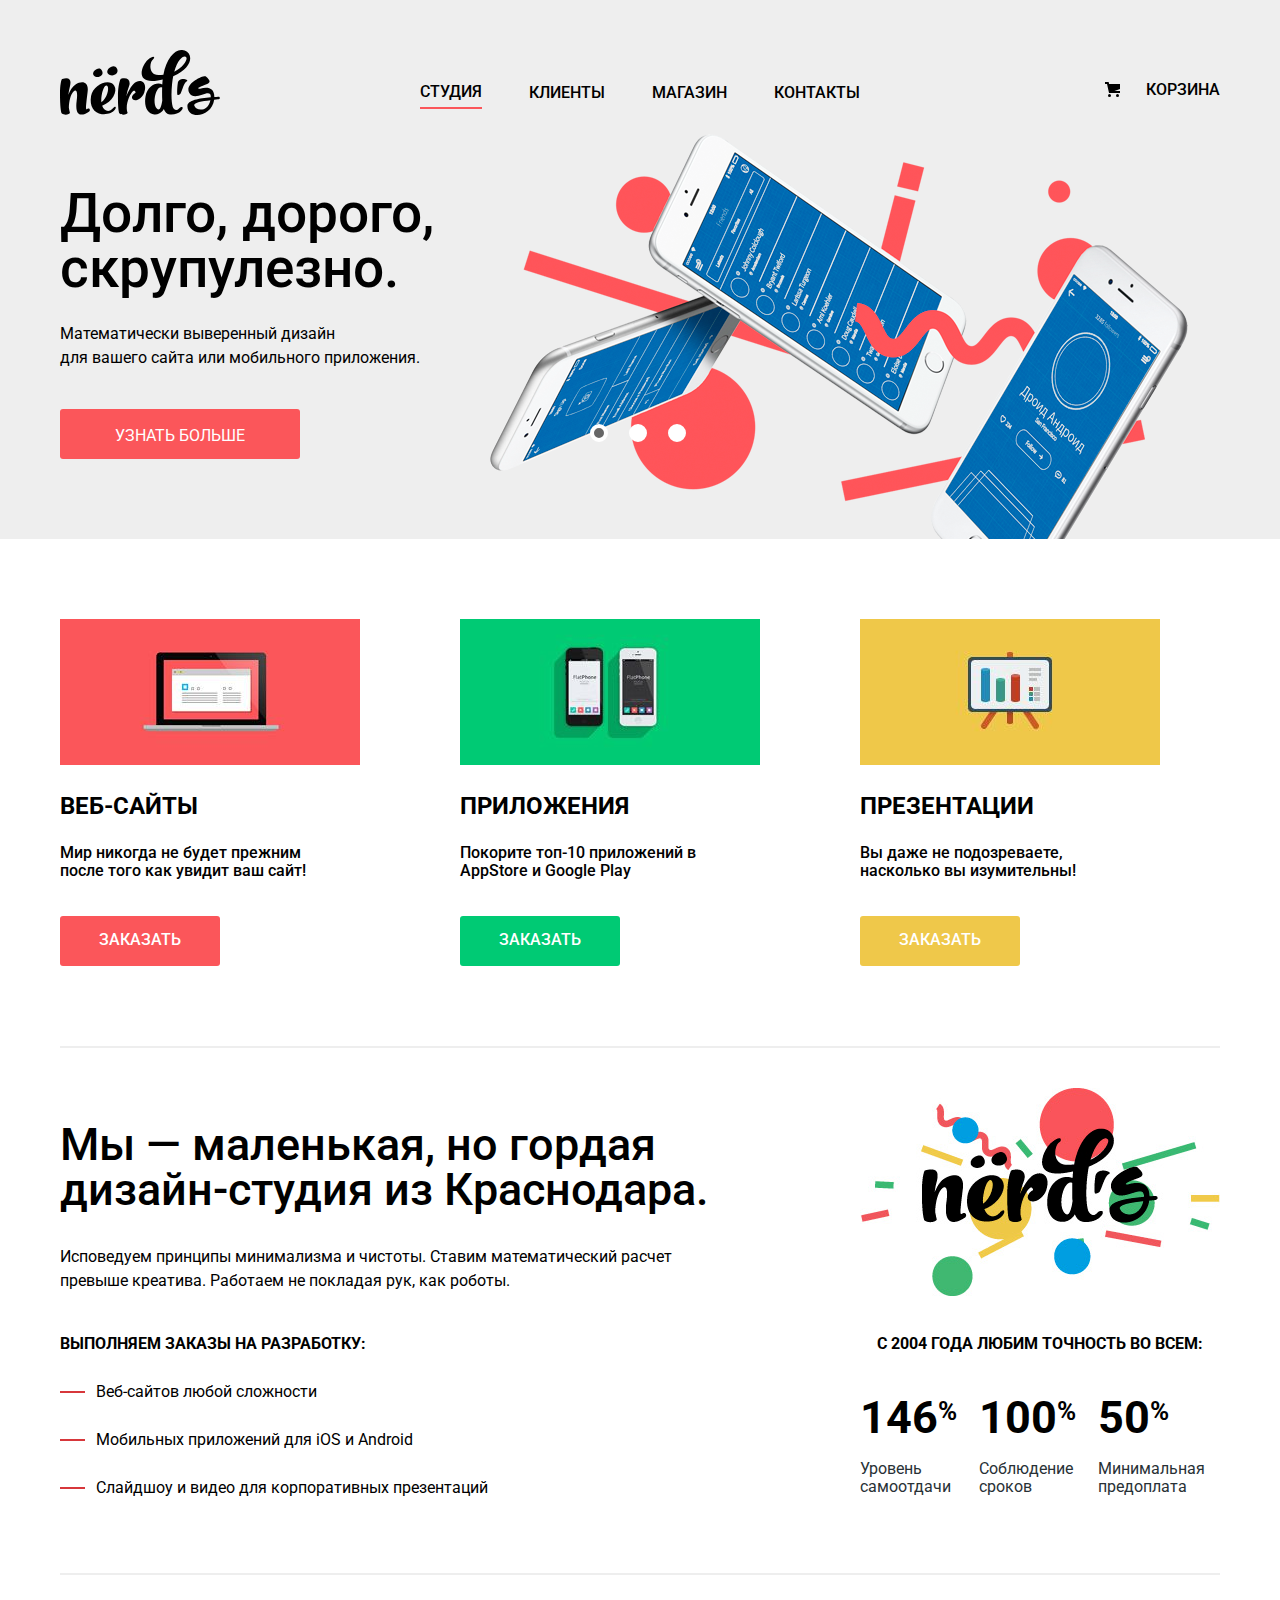
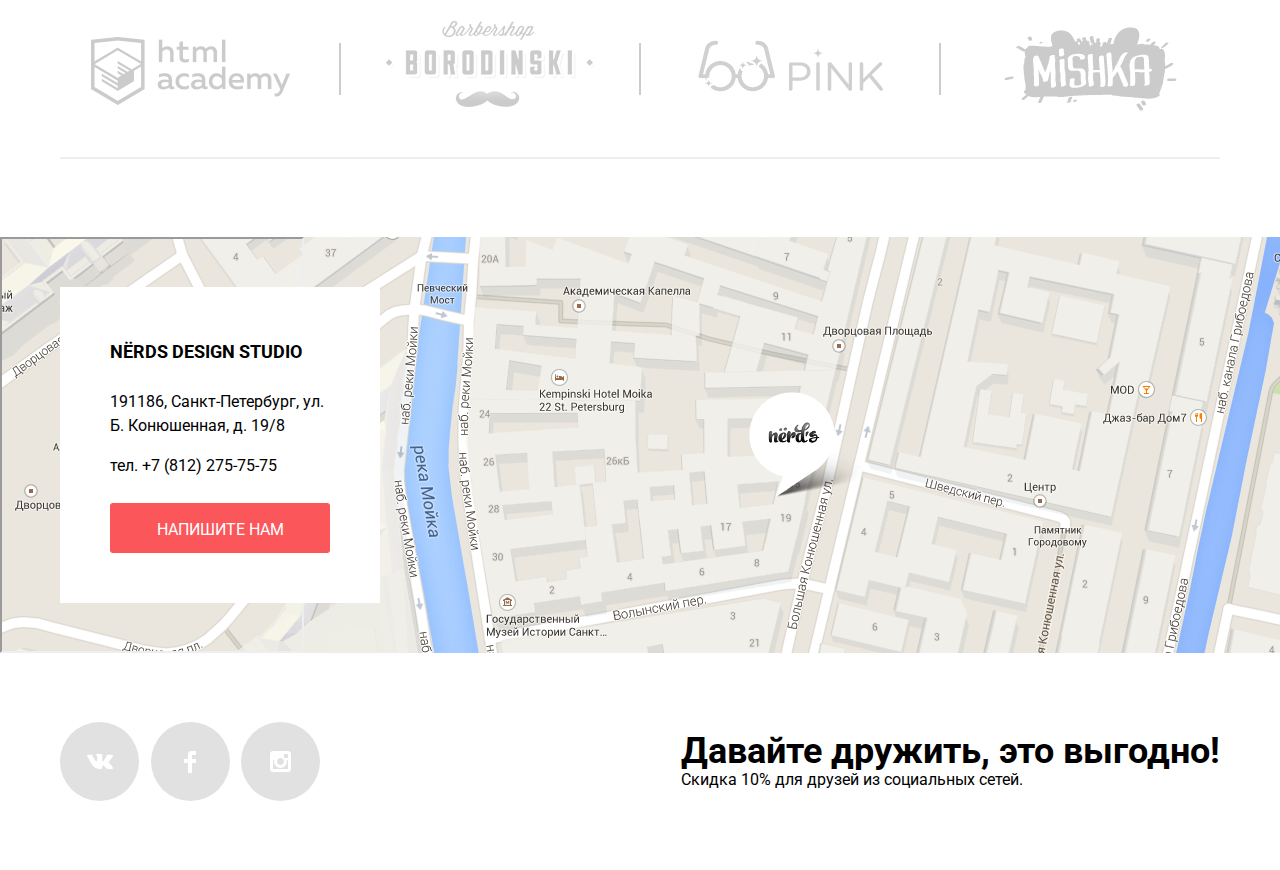
==== index.html @ ead59370 "update4" ====
<!DOCTYPE html>
<html lang="ru">
	<head>
		<meta charset="utf-8">
		<title>Дизайн-студия Нёрдс</title>
		<link href="https://fonts.googleapis.com/css?family=Roboto:400,500,700&display=swap&subset=cyrillic" 
		rel="stylesheet">		
		<link href="css/normalize.css" rel="stylesheet"> 
		<link href="css/style.css" rel="stylesheet">		
	</head>
	<body>
		<header class="main-header">
			<div class="wrapper">
				<nav class="main-navigation">
					<a class="logo" href="Index.html">
						<img src="img/nerds-logo.svg" width="160" height="65" alt='Логотип дизайн-студии Нёрдс'>
					</a>
					<ul class="site-navigation">
						<li><a class="link-active" href="Index.html">Студия</a></li>
						<li><a href="#">Клиенты</a></li>
						<li><a href="catalog.html">Магазин</a></li>
						<li><a href="#">Контакты</a></li>
					</ul>
					<ul class="user-navigation">
						<li>
							<a  class="basket-link" href="#">Корзина</a>
						</li>
					</ul>
				</nav>
			</div>
		</header>
	
		<main>
			<section class="slider">
				<div class="wrapper">
				<h2 class="visually-hidden">Слайдер</h2>		
					<ul class="slider-list">
						<li class="slider-item slider-first">
							<h3 class="slide-slogan">Долго, дорого, скрупулезно.</h3>
							<p class="slide-discription">
								Математически выверенный дизайн<br />
								для вашего сайта или мобильного приложения.
							</p>						
							<a class="button" href="#">Узнать больше</a>
						</li>
						<li class="slider-item slider-second">
							<h3 class="slide-slogan">Любим математику как никто другой</h3>
							<p class="slide-discription">
								Никакого креатива, только математические формулы
								для расчета идеальных пропорций.
							</p>														
							<a class="button" href="#">Узнать больше</a>
						</li>
						<li class="slider-item slider-third">
							<h3 class="slide-slogan">Только ночь, только хардкор</h3>
							<p class="slide-discription">
								Работать днем, как все? Мы против этого. Ближе к
								полуночи работа только начинается.
							</p>
							<a class="button" href="#">Узнать больше</a>
						</li>
					</ul>	
				</div>	
				<input class="visually-hidden" type="radio" id="btn-1" name="toggle" checked>
				<input class="visually-hidden" type="radio" id="btn-2" name="toggle">
				<input class="visually-hidden" type="radio" id="btn-3" name="toggle">
				<div class="slider-controls">
					<label for="btn-1"></label>
					<label for="btn-2"></label>
					<label for="btn-3"></label>
				</div>
			</section>	
		
			<h1 class="visually-hidden">Дизайн-студия Нёрдс</h1>
				<section>
					<div class="wrapper">
						<h2 class="visually-hidden">Что мы можем</h2>			
						<ul class="features">
							<li class="web-feature">
								<img src="img/web.jpg"  width="300" height="146" alt='Веб-сайт'>
								<p class="main-features">Веб-сайты</p>
								<p class="main-descr">Мир никогда не будет прежним после того как увидит ваш сайт!</p>								
								<div>
									<a class="button" href="catalog.html">Заказать</a>
								</div>
							</li>
							<li class="mobile-feature">
								<img src="img/mobile.jpg" width="300" height="146" alt='Приложения'>
								<p class="main-features">Приложения</p>
								<p class="main-descr">Покорите топ-10 приложений в AppStore и Google Play</p>
								<div>
									<a class="button" href="#">Заказать</a>
								</div>
							</li>
							<li class="presentation-feature">
								<img src="img/presentations.jpg" width="300" height="146" alt='Презентации'>
								<p class="main-features">Презентации</p>
								<p class="main-descr">Вы даже не подозреваете, насколько вы изумительны!</p>
								<div>
									<a class="button" href="#">Заказать</a>
								</div>
							</li>
						</ul>
						<div class="divide">
						</div>
					</div>	
				</section>
			
				<section>
					<h2 class="visually-hidden">О нас</h2>
					<div class="wrapper">
					<div class="about-us">
						<div class="us">
							<p class="us-slogan">
								Мы — маленькая, но гордая дизайн-студия из Краснодара.
							</p>
							<p class="us-subtitle">
								Исповедуем принципы минимализма и чистоты. Ставим математический расчет превыше креатива. Работаем не покладая рук, как роботы.
							</p>
							<p class="us-title">
								Выполняем заказы на разработку:
							</p>
							<ul class="us-list">
								<li class="us-item">Веб-сайтов любой сложности</li>
								<li class="us-item">
									Мобильных приложений для iOS и Android
								</li>
								<li class="us-item">
									Слайдшоу и видео для корпоративных презентаций
								</li>
							</ul>
						</div>
						<div class="accuracy">
							<img class="accuracy-logo" src="img/nerds-illustration.png" 
								width="360" height="208" alt="Нердс" />					
							<p class="accuracy-title">
								C 2004 года любим точность во всем:
							</p>
							<ul class="accuracy-list">
								<li class="accuracy-item">
									146<sup class="percent">%</sup>
									<span>Уровень самоотдачи</span>
								</li>
								<li class="accuracy-item">
									100<sup class="percent">%</sup>
									<span>Соблюдение сроков</span>
								</li>
								<li class="accuracy-item">
									50<sup class="percent">%</sup>
									<span>Минимальная предоплата</span>
								</li>								
							</ul>
						</div>
					</div>
					<div class="divide"></div>
					</div>
				</section>
				
				<section>
					<h2 class="visually-hidden">Наши партнеры</h2>
					<div class="wrapper">
						<div class="partners">
							<ul class="partners-list">
								<li class="partners-item">
									<a class="partner" href="https://htmlacademy.ru/intensive/htmlcss" target="_blank">
										<img src="img/logo-1.png" width="199" height="68" alt="Сайт Html Academy" />
									</a>
								</li>
								<li class="partners-item">
									<a class="partner" href="" target="_blank">
										<img src="img/logo-2.png" width="209" height="90" alt="Сайт Барбершоп Бородинский" />
									</a>
								</li>
								<li class="partners-item">
									<a class="partner" href="" target="_blank">
										<img src="img/logo-3.png" width="185" height="52" alt="Сайт Pink" />
									</a>
								</li>
								<li class="partners-item">
									<a class="partner" href="" target="_blank">
										<img src="img/logo-4.png" width="173" height="84" alt="Сайт Mishka" />
									</a>
								</li>
						  </ul>
						</div>
						<div class="divide"></div>
					</div>
					
				</section>				
		</main>

		<footer class="main-footer">
			<section class="contacts">
				<h2 class="visually-hidden">Контактная информация</h2>				
				<div class=wrapper>
					<div class="contacts-information">
						<h3>Nёrds design studio</h3>
						<p>191186, Санкт-Петербург, ул. Б. Конюшенная, д. 19/8</p>
						<p>тел. +7 (812) 275-75-75</p>
						<a class="write button" href="#">Напишите нам</a>
					</div>
				</div>
				<div class="contacts-map">
					<iframe class="contacts-iframe" src="https://www.google.com/maps/embed?pb=!1m18!1m12!1m3!1d1998.603787258683!2d30.320853351930943!3d59.93871648178728!2m3!1f0!2f0!3f0!3m2!1i1024!2i768!4f13.1!3m3!1m2!1s0x4696310fca145cc1%3A0x42b32648d8238007!2z0JHQvtC70YzRiNCw0Y8g0JrQvtC90Y7RiNC10L3QvdCw0Y8g0YPQuy4sIDE5LzgsINCh0LDQvdC60YIt0J_QtdGC0LXRgNCx0YPRgNCzLCAxOTExODY!5e0!3m2!1sru!2sru!4v1572028036945!5m2!1sru!2sru" 
						height="416">
					</iframe>
				</div>
			</section>

			<section>
				<div class=wrapper>
					<div class="social-footer"> 
						<ul class="social-list">
							<li class="social-item"><a class="social-button" href="#">
								<svg xmlns="http://www.w3.org/2000/svg" width="26" height="15" viewBox="0 0 26 15"><path fill="#FFF" d="M16.138 11.51c.956-.309 2.18 2.04 3.483 2.939.978.681 1.727.534 1.727.534l3.473-.05s1.815-.112.957-1.554c-.071-.12-.503-1.069-2.585-3.022-2.177-2.043-1.882-1.712.739-5.244 1.597-2.153 2.236-3.468 2.036-4.028-.192-.539-1.365-.399-1.365-.399L20.69.713c-.381.001-.704.119-.851.515-.003.004-.621 1.666-1.445 3.079-1.741 2.989-2.436 3.148-2.724 2.961-.661-.433-.494-1.737-.494-2.664 0-2.897.432-4.105-.846-4.417-.427-.104-.739-.172-1.828-.182-1.392-.021-2.574 0-3.244.329-.445.223-.786.712-.579.74.26.035.843.16 1.155.586.401.552.389 1.789.389 1.789s.229 3.411-.54 3.834c-.528.29-1.25-.302-2.803-3.016-.793-1.388-1.392-2.922-1.392-2.922s-.116-.285-.326-.441c-.25-.185-.6-.244-.6-.244L.848.684S.29.7.085.946c-.182.218-.015.668-.015.668s2.909 6.881 6.203 10.347c3.02 3.182 6.452 2.971 6.452 2.971h1.555s.469-.054.709-.312c.224-.24.214-.691.214-.691s-.031-2.109.935-2.419z"/></svg>
							</a></li>
							<li class="social-item"><a  class="social-button" href="#">
								<svg xmlns="http://www.w3.org/2000/svg" width="12" height="22" viewBox="0 0 12 22"><path fill="#FFF" d="M12 4V0H8a4 4 0 0 0-4 4v4H0v4h4v10h4V12h4V8H8V4h4z"/></svg>
							</a></li>
							<li class="social-item"><a class="social-button" href="#">
								<svg xmlns="http://www.w3.org/2000/svg" width="21" height="21" viewBox="0 0 21 21"><path fill="#FFF" d="M18 0H3C1.35 0 0 1.35 0 3v15c0 1.65 1.35 3 3 3h15c1.65 0 3-1.35 3-3V3c0-1.65-1.35-3-3-3zm-7.5 7c1.93 0 3.5 1.57 3.5 3.5S12.43 14 10.5 14 7 12.43 7 10.5 8.57 7 10.5 7zM18 18H3V9h1.181A6.504 6.504 0 0 0 4 10.5a6.5 6.5 0 1 0 13 0 6.45 6.45 0 0 0-.181-1.5H18v9zm0-11h-4V3h4v4z"/></svg>
							</a></li>
						</ul>
						<p>Давайте дружить, это выгодно!
						<span>Скидка 10% для друзей из социальных сетей.</span></p>
					</div>
				</div>	
			</section>
		</footer>
	
		<section class="write-us write-none">
			<h2>Напишите нам</h2>
				<form class="popup-form" action="https://echo.htmlacademy.ru/" method="post">
					<div class="form-content">
						<label class="form-label" for="login">
							Ваше имя:
							<input class="form-input" type="text" name="login" id="login" placeholder="Имя Фамилия" />
						</label>
						<label class="form-label" for="email">
							Ваш e-mail:
							<input class="form-input" type="email" name="email" id="email" placeholder="email@example.com" />
						</label>
					</div>
					<label class="form-label" for="text-area">Текст письма:</label>
					<textarea class="form-textarea" id="text-area" name="text-area" placeholder="В свободной форме"></textarea>
					<button class="button form-submit" type="submit">
						Отправить
					</button>
				</form>
				
				<button class="button-close" type="button" aria-label="Закрыть">
					<svg xmlns="http://www.w3.org/2000/svg" width="21" height="21" viewBox="0 0 21 21">
						<path fill="#FB565A"
						d="M13.328 10.5l7.371-7.371a1.003 1.003 0 0 0 0-1.414L19.285.3a1.003 1.003 0 0 0-1.414 0L10.5 7.672 3.129.301a1.003 1.003 0 0 0-1.414 0L.301 1.715a1.003 1.003 0 0 0 0 1.414L7.672 10.5.301 17.871a1.003 1.003 0 0 0 0 1.414l1.415 1.414a1.003 1.003 0 0 0 1.414 0l7.371-7.371 7.371 7.371a1.003 1.003 0 0 0 1.414 0l1.414-1.414a1.003 1.003 0 0 0 0-1.414L13.328 10.5z" />
					</svg>
				</button>
		</section>
	<script src="js/script.js"></script>
	</body>
</html>
---- css/style.css ----
html { 
	box-sizing: border-box; 
}
*, *::before, *::after { 
	box-sizing: inherit; 
}
body {
  min-width: 1200px;
  width: 100%;
	
  margin: 0;
  padding: 0;

  font-family: 'Roboto', sans-serif;
  font-size: 16px;
  line-height: 24px;
  font-weight: 400;
  color: #000000; 
  background-color: #ffffff;
}

a {
  text-decoration: none;
}
.main-header {
	background-color: #eeeeee;
	border: 1px solid transparent;
}
.wrapper {
	width:1200px;
	height:100%;
	padding: 0 20px;
	margin: 0 auto;
	overflow: visible;
}
.main-navigation {
	font-size: 16px;
	line-height: 30px;
	font-weight: 500;
	color: #000000;
	background-color: #ffffff;
}

.site-navigation,
.user-navigation {
  text-transform: uppercase;
  list-style: none;
}
.site-navigation a,
.user-navigation a {
  display: block;
  color: #000000;
}
.site-navigation a:hover,
.user-navigation a:hover {
	color: #fb565a;
}
.site-navigation a:active,
.user-navigation a:active {
	color:rgba(0,0,0,0.3);
}

.features {
	font-weight: 400;
	padding: 0;
	list-style: none;
}

.main-descr {
	margin: 0 50px 0 0;
}
.button {
	display: block;
	width: 160px;
	height: 50px;
	margin: 36px 0 0 0;/**/
	
	padding: 15px 30px;
	text-transform: uppercase;
	text-align: center;
	vertical-align: middle;
	border: none;
	border-radius: 3px;
	cursor: pointer;
}

.main-features{
	font-size: 24px;
	font-weight: 700;
	line-height: 30px;
	text-transform: uppercase;
	color: #000000;
	margin: 22px 50px 23px 0;
}
.web-feature,
.mobile-feature,
.presentation-feature {
	font-size: 16px;
	font-weight: 500;
	line-height: 18px;
	width: 300px;
	min-height: 347px;
}
.web-feature,
.mobile-feature {
	margin-right: 100px;
}
.divide  {
	width: 100%;
	height: 2px;
	margin: 0;
	background-color: #eeeeee;
}
.web-feature a {
	color: #ffffff;
	background-color: #fb565a;
}
.web-feature a:hover {
	background-color: #e74246;
}
.web-feature a:active {
	background-color: #d7373b;
}

.mobile-feature a {
	color: #ffffff;
	background-color: #00ca74;
}
.mobile-feature a:hover {
	background-color: #00bc6c;
}
.mobile-feature a:active {
	background-color: #00aa62;
}

.presentation-feature a {
	color: #ffffff;
	background-color: #efc84a;
}
.presentation-feature a:hover {
	background-color: #eab534;
}
.presentation-feature a:active {
	background-color: #e5a722;
}

.main-footer {
	color: #000000;
	background-color: #ffffff;
	margin-top:78px;
}
/* Контактная информация Начало*/
.contacts {
	position: relative;
}
.contacts-map{
	width: 100%;
	height: 416px;
	
	background-image: url(../img/map-marker.png) ,url(../img/map.png);
	background-repeat: no-repeat, no-repeat;
	background-position: bottom 50% right 35%, center;
	background-size: 10%, cover;
}
.contacts-information {
	position: absolute;
	top: 50px;
	
	width: 320px;
	padding: 0;
	padding-top: 50px;
	padding-right: 50px;
	padding-bottom: 50px;
	padding-left: 50px;
	background-color: #ffffff
}
.contacts h3 {
	margin: 0;
	margin-bottom: 23px;
	font-weight: 700;
	font-size: 18px;
	line-height: 30px;
	color: #000000;	
	text-transform: uppercase;
}

.contacts a {
	color: #ffffff;
	background-color: #fb565a;
	width: 100%
}

/* Контактная информация конец*/

.social-footer ul {
	list-style: none;
}
.social-footer p {
	margin: 0;
	padding: 0;
	margin-left: 125px;
	font-size: 36px;
	font-weight: 700;
	line-height: 36px;
	margin-left: 125px;
}
.social-footer span{
	display: block;
	font-size: 16px;
	font-weight: 400;
	line-height: 22px;
}
.social-footer a {
	color:#ffffff;
	background-color: #e1e1e1;
}

.social-footer a:hover {
	background-color: #e74246;
}
.social-footer a:active {
	background-color: #d7373b;
}
.social-footer a:active svg {
  opacity: 0.3;
}
/*  Popup Напишите нам  (начало)*/
.write-us {
	position: fixed;
	box-sizing: border-box;
	width: 100%;
	max-width: 960px;
	bottom: 50%;
	left: 50%;
	margin-left: -480px;
	margin-bottom: -300px;
	z-index: 9999;
	

	padding: 73px 100px;
	background-color: #ffffff;
	box-shadow: 0 20px 40px 0 rgba(0, 1, 1, 0.75);
}	
.write-none {
	display: none;
}

@keyframes bounce {
	0% { transform: translateY(-2000px); }
	70% { transform: translateY(30px); }
	90% { transform: translateY(-10px); }
	100% { transform: translateY(0); }
}
.write-show {
	display: block;
	animation-name: bounce;
	animation-duration: 0.9s;
}
@keyframes shake {
	0%, 100% { transform: translateX(0); }
	10%, 30%, 50%, 70%, 90% { transform: translateX(-10px); }
	20%, 40%, 60%, 80% { transform: translateX(10px); }
}
.write-error {
	animation-name: shake;
	animation-duration: 0.6s;
}

.write-us h2 {
	margin: 0;
	margin-bottom: 50px;
	font-weight: 500;
	font-size: 45px;
	line-height: 45px;
	color: #000000;
}
.write {
	margin: 25px 0 0 0;
}
.form-content {
  display: flex;
  justify-content: space-between;
  margin-bottom: 36px;
}
.form-label,
.form-input,
.form-textarea {
	display: block;
	box-sizing: border-box;
	font: inherit;
}

.form-label {
	width: 100%;
	max-width: 360px;
	margin-bottom: 12px;
	font-weight: bold;
	line-height: 18px;
	color: #000000;
}

.form-input {
	box-sizing: border-box;
	width: 100%;
	max-width: 360px;
	margin-top: 12px;
	padding: 15px;
	font-weight: 400;
	border: solid 2px #d7dcde;
}
.form-textarea {
	width: 100%;
	height: 118px;
	margin-top: 12px;
	margin-bottom: 47px;
	padding: 15px;
	border: solid 2px #d7dcde;
	resize: none;
}
.form-submit {
	width: 260px;
	color: #ffffff;
	background-color: #fb565a;
}
.form-submit:hover,
.form-submit:focus {
	background-color: #e74246;
}
.form-submit:active {
	background-color: #d7373b;
}
.button-close {
	position: absolute;
	top: 30px;
	right: 30px;
	background: transparent;
	border: none;
	cursor: pointer;
}

.button-close svg {
	opacity: 0.3;
}
.button-close:hover svg,
.button-close:focus svg {
	opacity: 1;
	outline: none;
	border: none;
}

.button-close:active svg {
	opacity: 0.1;
	outline: none;
}

.form-textarea:hover,
.form-input:hover {
	border: solid 2px #b4b9bb;
}

.form-textarea:focus,
.form-input:focus {
	color: #000000;
	border: solid 2px #000000;
	outline: none;
}

.form-textarea:invalid,
.form-input:invalid {
	color: #e74246;
	background: #ffffff;
	border: solid 2px #e74246;
}

/*  Popup Напишите нам  (конец)*/

/* Страница каталога*/

.filters {
	width: 260px;
}
.filters fieldset {
	border: none;
}
.filters .price {
	margin: 0;
	margin-bottom: 52px;
	padding: 0;
	border: none;
}
.price legend, 
.grid legend {
	font-size: 18px;
	font-weight: 700;
	line-height: 30px;
	text-transform: uppercase;
}
.box-filter {
	width: 260px;
}
.box {
	position: relative;
	height: 41px;
	margin-bottom: 16px;
	padding-top: 39px;
	padding-right: 20px;
	padding-bottom: 39px;
	padding-left: 20px;
	background-color: #f1f1f1;
	border-radius: 5px;
}
.line1 {
	position: absolute;
	width: 220px;
	height: 2px;
	top: 35px;
	left: 15px;
	background: #d7dcde;
}
.line2 {
	position: absolute;
	width: 60%;
	height: 2px;
	top: 35px;
	left: 15px;
	background: #00ca74;
	cursor: pointer;
}
.round-min {
	position: absolute;
	width: 20px;
	height: 23px;
	top: 25px;
	left: 15px;
	background-image: url("../img/filter-button.svg");
	background-repeat: no-repeat;
	background-position: 0 0;
}
.round-max {
	position: absolute;
	width: 20px;
	height: 23px;
	top: 25px;
	right: 80px;
	background-image: url("../img/filter-button.svg");
	background-repeat: no-repeat;
	background-position: 0 0;
/**/	
}

.range-price {
	font-size: 0;
}
.range-price label {
	display: inline-block;
	width: 50%;
	text-transform: uppercase;
}
.range-price input {
	width: 80px;
	margin-left: 10px;
	padding: 12px 16px;
	font-size: 16px;
	text-align: center;
	background: #f1f1f1;
	border: none;
	border-radius: 5px;
}
.range-max {
	text-align: right;
}

.filters legend {
	font-size: 18px;
	font-weight: 700;
	line-height: 30px;
	margin-bottom: 50px;
}
.filters label {
	font-size: 16px;
	font-weight: 400;
	line-height: 20px;
	
	color: #283136;
}
.filters button {
	font-size: 16px;
	font-weight: 500;
	line-height: 18px;
	text-align: center;
	vertical-align: middle;
	
	color: #000000;
	background-color: #eeeeee;
	border: none;
}
/*  Сетки   */
.grid-item {
	padding-bottom: 16px;
}
.radio-label {
	position: relative;
	padding-left: 37px;
	cursor: pointer;
}

.radio-input + .radio-label:before {
	content: "";
	position: absolute;
	width: 25px;
	height: 25px;
	top: 0;
	left:0;
	margin-top: -4px;
	margin-right: 0;
	background-image: url("../img/radio-off.svg");
	background-repeat: no-repeat;
	background-position: 0 0;
	opacity:0.4;
}	
.radio-input:checked + .radio-label:before {
	content: "";
	position: absolute;
	width: 25px;
	height: 25px;
	top: 0;
	left:0;
	margin-top: -4px;
	margin-right: 0;
	background-image: url("../img/radio-on.svg");
	background-repeat: no-repeat;
	background-position: 0 0;
	opacity:0.4;
}
/*    Особенности:   */
.checkbox-label {
	position: relative;
	padding-left: 37px;
	cursor: pointer;
}

.checkbox-input + .checkbox-label:before {
	content: "";
	position: absolute;
	width: 23px;
	height: 23px;
	top: 0;
	left:0;
	margin-top: -4px;
	margin-right: 0;
	background-image: url("../img/checkbox-off.svg");
	background-repeat: no-repeat;
	background-position: 0 0;
	opacity:0.4;
}	
.checkbox-input:checked + .checkbox-label:before {
	content: "";
	position: absolute;
	width: 27px;
	height: 23px;
	top: 0;
	left:0;
	margin-top: -4px;
	margin-right: 0;
	background-image: url("../img/checkbox-on.svg");
	background-repeat: no-repeat;
	background-position: 0 0;
	opacity:0.4;
}
.filters-button {
	width: 100%;
	height: 50px;
	color: #000000;
	background-color: #eeeeee;
	border: none;
	cursor: pointer;
}
/*    Особенности:   конец */
.list-templates ul {
	list-style: none;
}
/*    Пагинация   Начало */
.pagination-list {
	display: flex;
	padding: 0;
	margin: 0;
	height: 50px;
	margin-top: 30px;
}
.pagination-item {
	width: 50px;
	height: 50px;
	margin-right: 12px;
}

.pagination-list a {
	color: black;
    float: left;
    font-weight: 700;
    padding: 11px 19px;
    text-decoration: none;
    margin: 0;
    background: #eeeeee;
    border: 2px solid transparent;
}

.pagination-list .next a {
	line-height: 18px;
	text-transform: uppercase;
	font-weight: 700;
	padding: 14px 75px;
	border: 2px solid transparent;
}

.pagination-list a:hover {
	background: #dfdfdf;
}

.pagination-list a:active {
	color: #959595;
	background: #d5d5d5;
	box-shadow: 0 5px 0 #bfbfbf inset;
}

.pagination-list .active a{
	border: 2px solid #dbdbdb;
	background: #ffffff;
}
/*    Пагинация   Конец */
/*---------------------------*/
.visually-hidden {
	position: absolute;
	width: 1px;
	height: 1px;
	margin: -1px;
	border: 0;
	padding: 0;
	white-space: nowrap;
	clip-path: inset(100%);
	clip: rect(0 0 0 0);
	overflow: hidden;	
}
/* ----------------- Сеточные стили ----------------------------- */
.main-navigation {
	display: flex;
	flex-direction: row;
	justify-content: flex-start;
/*	align-items: center;*/
	background-color: transparent;/**/
	padding-top: 49px;
}
.logo {
	display: block;
	width:160px;
	height: 65px;

}
.main-navigation a:hover img {
	opacity: 0.8;
}
.main-navigation a:active img {
	opacity: 0.3;
}

.site-navigation {
	margin: 0;
	padding: 0;
	width: 440px;/**/
	margin-left: 200px;
	padding-top: 20px;

	display: flex;
	justify-content: space-between;
	align-items: center;
	flex-wrap: wrap;
}
.site-navigation .link-active {
	border-bottom: 2px solid #fb565a;
	/*padding-bottom: 8px;*/
}
.user-navigation {
	margin: 0;
	padding: 0;
	margin-left: auto;
	padding-top: 25px;
	width: 115px;
}
.user-navigation li{
	position: relative;	
	text-align: right;
}
.basket-link:before {
	content: "";
	position: absolute;
	width: 15px;
	height: 15px;
	left: 0;
	top: 7px;
	background-image: url("../img/cart-icon.svg");
	background-repeat: no-repeat;
	background-position: 0 0;
}
.features {
	margin: 0 0 80px 0;
	padding: 0;
	display: flex;	
	justify-content: flex-start;
}
.social-footer{
	min-height: 217px;
	display: flex;/**/
	justify-content: space-between;
	align-items: center;
}

.social-list {	
	display: flex;
	justify-content: space-between;
	align-items: center;
	width: 260px;
	margin: 0;
	padding: 0;	
}

.social-item li {
/*	display: block;*/
	/*	text-align: center;
	padding-top: 32px;
*/	
}

.social-button {
	display: flex;
	width: 79px;
	height: 79px;
	justify-content: center;
	align-items: center;
	border: none;
	border-radius: 50%;
	cursor: pointer;	
	background: #e1e1e1;
}
/*---------------------------------------------------*/
.catalog-titul {
  margin: 78px 0 105px;
  font-weight: 500;
  font-size: 55px;
  line-height: 1;
  text-align: center;
  color: #000000;
}

.page-wrapper {
	display: flex;
	justify-content: space-between;
}

/*  Сортировка Начало*/
.sorting-templates {
	display: flex;
	justify-content: space-between;
	flex-wrap: wrap;
	text-transform: uppercase;
	margin-bottom: 50px;
	/*background-color: rgba(237,132,33,0.2);*/
}
.sorting-group {
	margin: 0;
	padding:0;
}
.sorting-list {
	display: flex;
	justify-content: space-between;
	flex-wrap: wrap;
	margin: 0;
	padding: 0;
}
.sorting-item a {
	font-weight: 400;
	font-size: 14px;
	line-height: 18px;
	margin-right: 26px;
	color: #000000;
	opacity: 0.3;
}
.sorting-item:last-child {
	margin-left: 16px;
}
.sorting-item:last-child a{
	margin: 0px;
}
.sorting-item:last-child a:first-child {
	margin-right: 18px;
}
.sorting-item a:hover {
	opacity: 0.6;
}
.sorting-item a:active {
	opacity: 1;
}
/*  Сортировка Конец*/
.list-templates {
	width: 760px;
}
.templates-list {
	display: flex;/**/
	justify-content: space-between;
	flex-wrap: wrap;
	margin: 0;
	padding:0;
	font-size: 0;
	line-height:0;
}
.templates-image1 {
	display: block;
}
.templates-item {
	position: relative;
	margin-top: 40px;
	margin-bottom: 35px;
	padding: 0;
	background-color: red;
}
.templates-item::before {
	position: absolute;
	content: url(../img/browser.svg);
	top:0;
	left:0;
	margin-top: -40px;
	opacity: 0.12;
}
.templates-item:hover::before,
 .templates-item:focus::before {
	opacity: 1;
}

.catalog-page {
	padding-top: 60px;
}
.item-price {
	position: absolute;
	bottom: 0;
	left: 0;
	width: 100%;
	background: #eeeeee;
	padding-left: 65px;
	padding-right: 65px;
	padding-bottom: 40px;
	padding-top: 35px;
	text-align: center;
	opacity: 0;
}
.item-price:hover {
	opacity: 1;
}
.item-title {
	font-size: 18px;
	line-height: 30px;
	font-weight: bold;
	text-transform: uppercase;
	color: #000000;
}

.item-title:hover {
	color: #fb565a;
}

.item-title:active {
	color: #b2b2b2;
}
.item-price p {
	margin: 0;
}
.item-text {
	font-size: 16px;
	line-height: 18px;
	padding: 25px 0;
	color: #666666;
}
.item-price .button {
	margin: auto;
	color: #ffffff;
	background-color: #fb565a;
	font-size: 16px;
	line-height: 18px;
	font-weight: 500;
	padding-top: 15px;
	border-radius: 4px;
	border: 2px solid transparent;
	text-transform: uppercase;
}
.item-price .button:hover {
	background: #e74246;
}

.item-price .button:active {
	background: #d7373b;
	box-shadow: 0 5px 0 #c13135 inset;
}

/* Стили секции partners (начало) */
.partners {
	margin: 0;
	padding: 0;
	padding-top: 45px;
	padding-bottom: 39px;
 /* padding-bottom: 37px;
   border-bottom: 2px solid #efefef;*/
}
.partners-list {
	display: flex;
	flex-wrap: wrap;
	align-items: center;
	margin: 0;
	padding: 0;
	list-style: none;
}

.partners-item {
	position: relative;
	width: 300px;
	padding: 0 40px;
}
.partners-item:nth-child(1) {
	width: 281px;
	padding-top: 11px;
	padding-left: 31px;
}
.partners-item:nth-child(2) {
	padding-top: 1px;
	padding-left: 45px;
}
.partners-item:nth-child(3) {
	padding-left: 57px;
}
.partners-item:nth-child(4n) {
  width: 250px;
  padding-top: 7px;
  padding-right: 0;
  padding-left: 63px;
}
.partners-item:not(:nth-child(4n))::after {
  content: "";
  position: absolute;
  top: 50%;
  /*top:0;*/
  right: 0;
  width: 2px;
  height: 52px;
  margin-top: -26px;
  background-color: #cccccc;

}
.partner {
	display: block;
	opacity: 0.2;
}
.partner:hover,
.partner:focus {
  opacity: 1;
}
.partner:active {
  opacity: 0.1;
}
/* Стили секции .main-aboutus*/
.about-us {
  display: flex;
  justify-content: space-between;
  padding-top: 40px;
  padding-bottom: 49px;

  /*border-bottom: 2px solid #efefef;*/
/*  background: rgba(234, 255, 77, 0.2);*/
}

.us {
  flex-basis: 655px;
  width: 100%;
  padding-top: 34px;
/*  background: rgba(77, 133, 137, 0.2);*/
}
.us-slogan {
  margin: 0;
  margin-bottom: 33px;

  font-weight: 500;
  font-size: 45px;
  line-height: 45px;
  color: #000000;
}
.us-subtitle {
  margin-top: 0;
  margin-bottom: 39px;
}
.us-title {
  margin: 0;
  margin-bottom: 24px;

  font-weight: 700;
  color: #000000;
  text-transform: uppercase;
}
.us-list {
  margin: 0;
  padding: 0;

  list-style: none;
}
.us-item {
  position: relative;

  margin-bottom: 24px;
  padding-left: 36px;
}
.us-item::before {
  content: "";
  position: absolute;
  top: 45%;
  left: 0;

  display: block;
  width: 25px;
  height: 2px;

  background: #d7373b;
}
.accuracy {
  flex-basis: 360px;
  width: 100%;
/*  background: rgba(77, 133, 137, 0.2);*/
}
.accuracy-logo {
  margin-bottom: 29px;
}
.accuracy-title {
  margin: 0;
  margin-bottom: 50px;

  font-weight: bold;
  text-align: center;
  color: #000000;
  text-transform: uppercase;
}
.accuracy-list {
  display: flex;
  flex-wrap: wrap;
  margin: 0;
  padding: 0;
  list-style: none;
}
.accuracy-item {
  width: 105px;
  margin-right: 14px;

  font-weight: 700;
  font-size: 45px;
  text-align: left;
  color: #000000;
}

.accuracy-item .percent { 
  font-size: 26px;
}
.accuracy-item span {
  display: block;
  margin-top: 30px;/**/

  font-weight: normal;
  font-size: 16px;
  line-height: 1.13;
  color: #283136;
}
/* ----------------studio (конец) */
/*Секции slider (начало) */
.slider {
	position: relative;	/**/
	/*min-height: 431px;*/
	margin-bottom: 80px;
	background-color: #eeeeee;	
}
.slider-list {
	margin: 0;
	padding: 0;
	list-style: none;
	display: block;
}

.slider-item {
	display: none;
	padding: 70px 0 80px 0;
	min-height: 413px;
}
.slider-first {
	display: block;
	background-image: url("../img/slide-1.png");
	background-repeat: no-repeat;
	background-position: 93% 18px;	
}
.slider-second {
	display: none;
	background-image: url("../img/slide-2.png");
	background-repeat: no-repeat;
	background-position: 100% 0;
}
.slider-third {
	display: none;
	background-image: url("../img/slide-3.png");
	background-repeat: no-repeat;
	background-position: 100% 20px;
}

.slide-slogan {
	max-width: 523px;
	margin: 0;
	margin-bottom: 26px;
	font-weight: 500;
	font-size: 55px;
	line-height: 55px;
	color: #000000;
}

.slide-discription {
	max-width: 430px;
	margin: 0;
	margin-bottom: 39px;
}
.slider-item a {
	color: #ffffff;
	background-color: #fb565a;
	width: 240px;
	height: 50px;
}
.slider-controls {
	position: absolute;
	left: 50%;
	margin-left:-50px;
	bottom: 90px;
}

.slider-controls label {
	display: inline-block;
	margin-right: 17px;
	width: 18px;
	height: 18px;
	border: 4px solid white;
	border-radius: 50%;
	background-color: #ffffff;
	cursor: pointer;
	transition: background-color 0.5s;
}
#btn-1:checked ~ .slider-controls label[for="btn-1"],
#btn-2:checked ~ .slider-controls label[for="btn-2"],
#btn-3:checked ~ .slider-controls label[for="btn-3"] {
	background-color: #666666;
}
/*Секции slider (конец) */
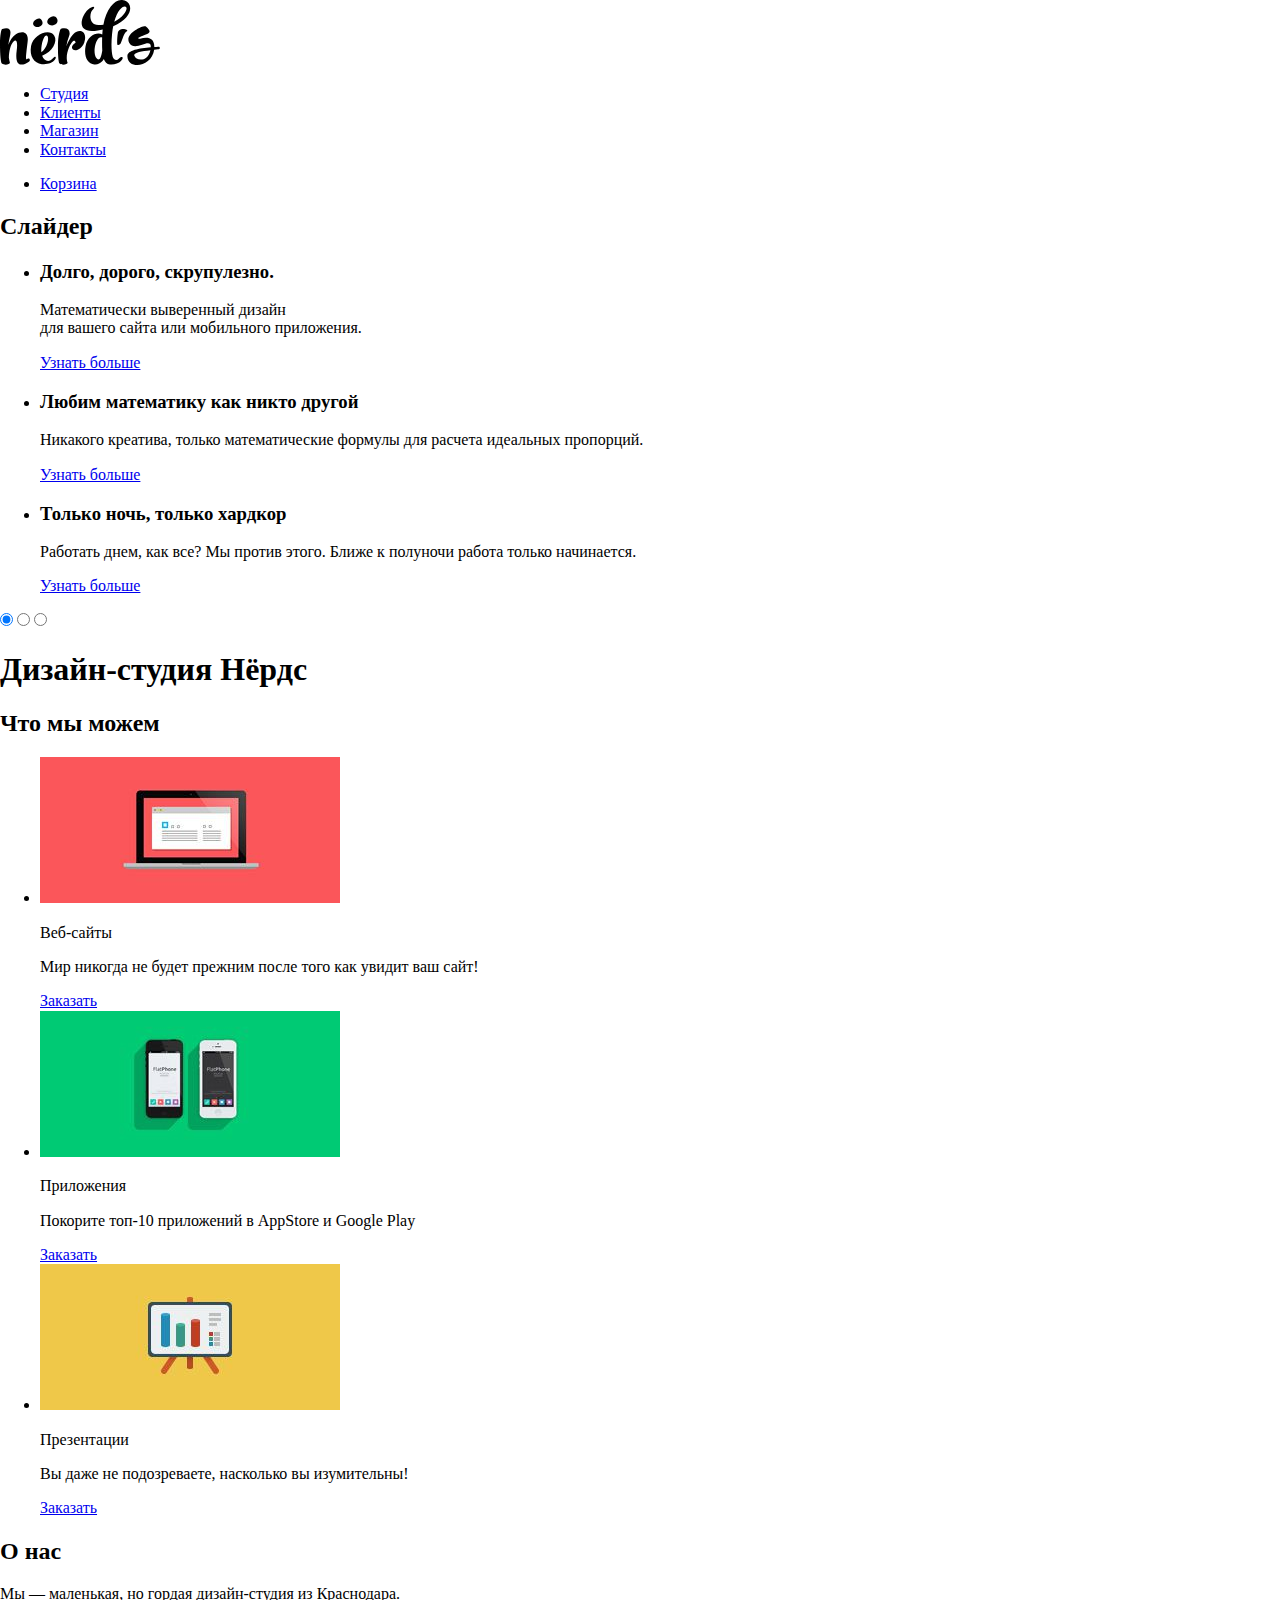
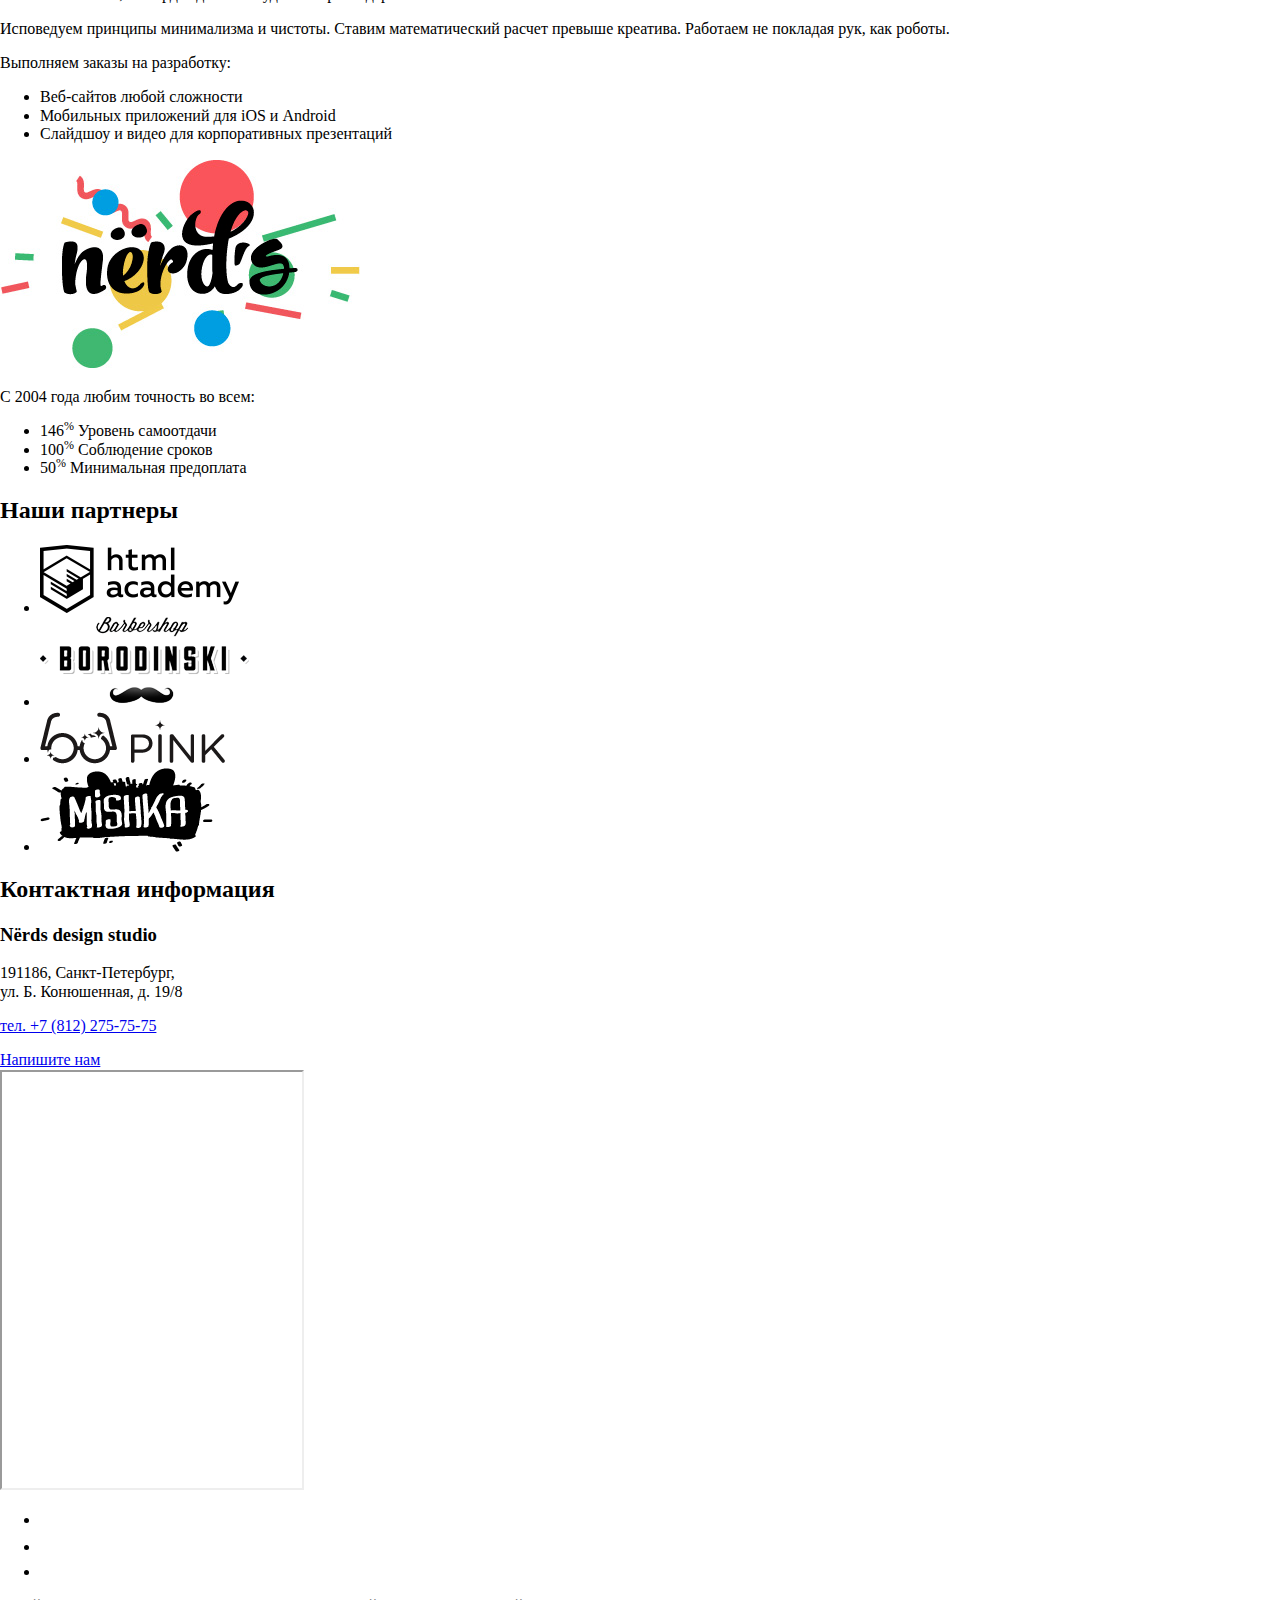
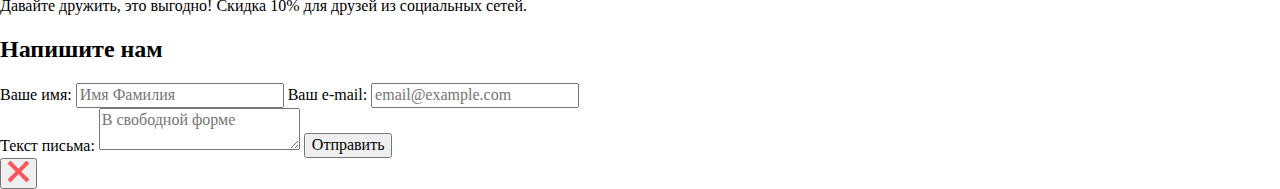
==== commit 4c70d922: "update4" ====
--- a/index.html
+++ b/index.html
@@ -6,14 +6,14 @@
 		<link href="https://fonts.googleapis.com/css?family=Roboto:400,500,700&display=swap&subset=cyrillic" 
 		rel="stylesheet">		
 		<link href="css/normalize.css" rel="stylesheet"> 
-		<link href="css/style.css" rel="stylesheet">		
+		<link href="css/style.min.css" rel="stylesheet">		
 	</head>
 	<body>
 		<header class="main-header">
 			<div class="wrapper">
 				<nav class="main-navigation">
 					<a class="logo" href="Index.html">
-						<img src="img/nerds-logo.svg" width="160" height="65" alt='Логотип дизайн-студии Нёрдс'>
+						<img src="img/nerds-logo.svg" width="160" height="65" alt="Логотип дизайн-студии Нёрдс">
 					</a>
 					<ul class="site-navigation">
 						<li><a class="link-active" href="Index.html">Студия</a></li>
@@ -77,7 +77,7 @@
 						<h2 class="visually-hidden">Что мы можем</h2>			
 						<ul class="features">
 							<li class="web-feature">
-								<img src="img/web.jpg"  width="300" height="146" alt='Веб-сайт'>
+								<img src="img/web.jpg"  width="300" height="146" alt="Веб-сайт">
 								<p class="main-features">Веб-сайты</p>
 								<p class="main-descr">Мир никогда не будет прежним после того как увидит ваш сайт!</p>								
 								<div>
@@ -85,7 +85,7 @@
 								</div>
 							</li>
 							<li class="mobile-feature">
-								<img src="img/mobile.jpg" width="300" height="146" alt='Приложения'>
+								<img src="img/mobile.jpg" width="300" height="146" alt="Приложения">
 								<p class="main-features">Приложения</p>
 								<p class="main-descr">Покорите топ-10 приложений в AppStore и Google Play</p>
 								<div>
@@ -93,13 +93,13 @@
 								</div>
 							</li>
 							<li class="presentation-feature">
-								<img src="img/presentations.jpg" width="300" height="146" alt='Презентации'>
+								<img src="img/presentations.jpg" width="300" height="146" alt="Презентации">
 								<p class="main-features">Презентации</p>
 								<p class="main-descr">Вы даже не подозреваете, насколько вы изумительны!</p>
 								<div>
 									<a class="button" href="#">Заказать</a>
 								</div>
-							</li>
+							</li>							
 						</ul>
 						<div class="divide">
 						</div>
@@ -195,9 +195,11 @@
 				<div class=wrapper>
 					<div class="contacts-information">
 						<h3>Nёrds design studio</h3>
-						<p>191186, Санкт-Петербург, ул. Б. Конюшенная, д. 19/8</p>
-						<p>тел. +7 (812) 275-75-75</p>
-						<a class="write button" href="#">Напишите нам</a>
+						<p>191186, Санкт-Петербург,<br> ул. Б. Конюшенная, д. 19/8</p>
+						<p><a class="contacts-telephon" href="tel:+78122757575">тел. +7 (812) 275-75-75</a></p>
+						<div class="contact-write">
+							<a class="write button" href="form.html">Напишите нам</a>
+						</div>
 					</div>
 				</div>
 				<div class="contacts-map">
@@ -255,6 +257,6 @@
 					</svg>
 				</button>
 		</section>
-	<script src="js/script.js"></script>
+	<script src="js/script.min.js"></script>
 	</body>
 </html>
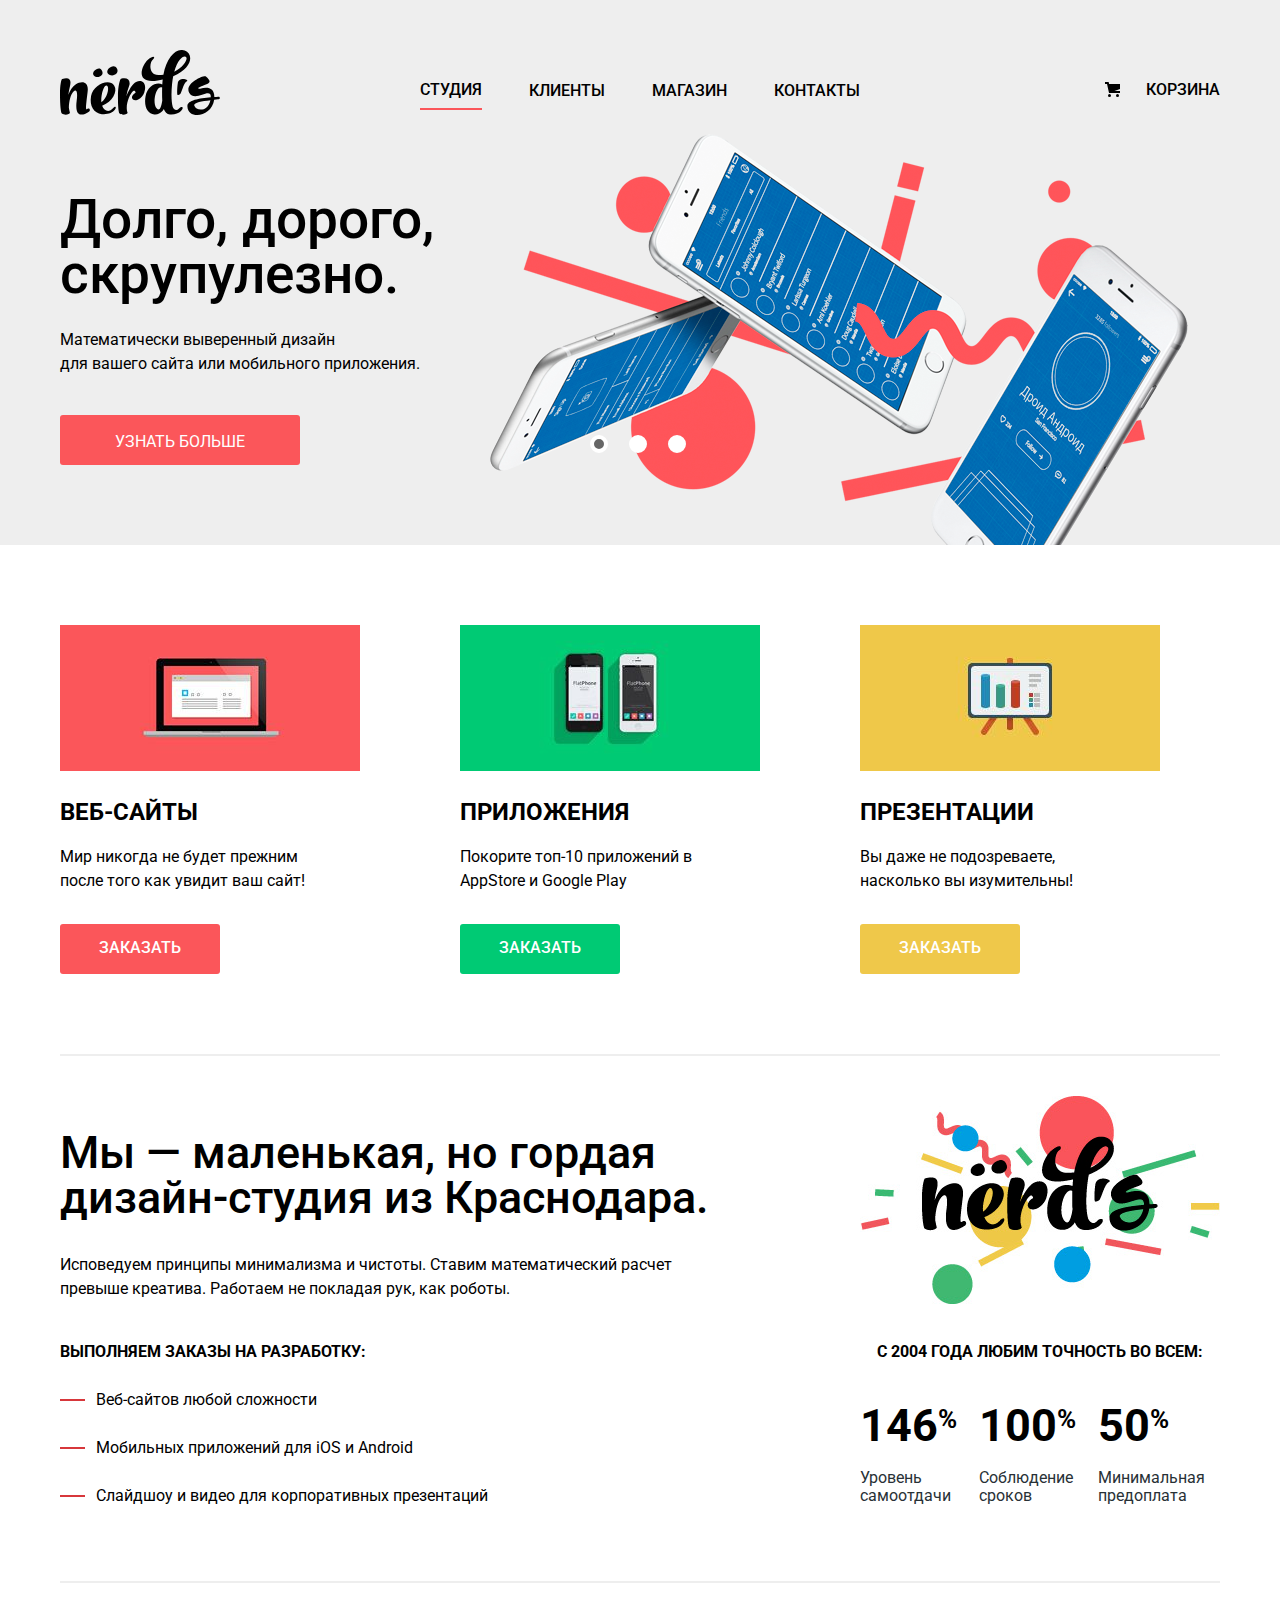
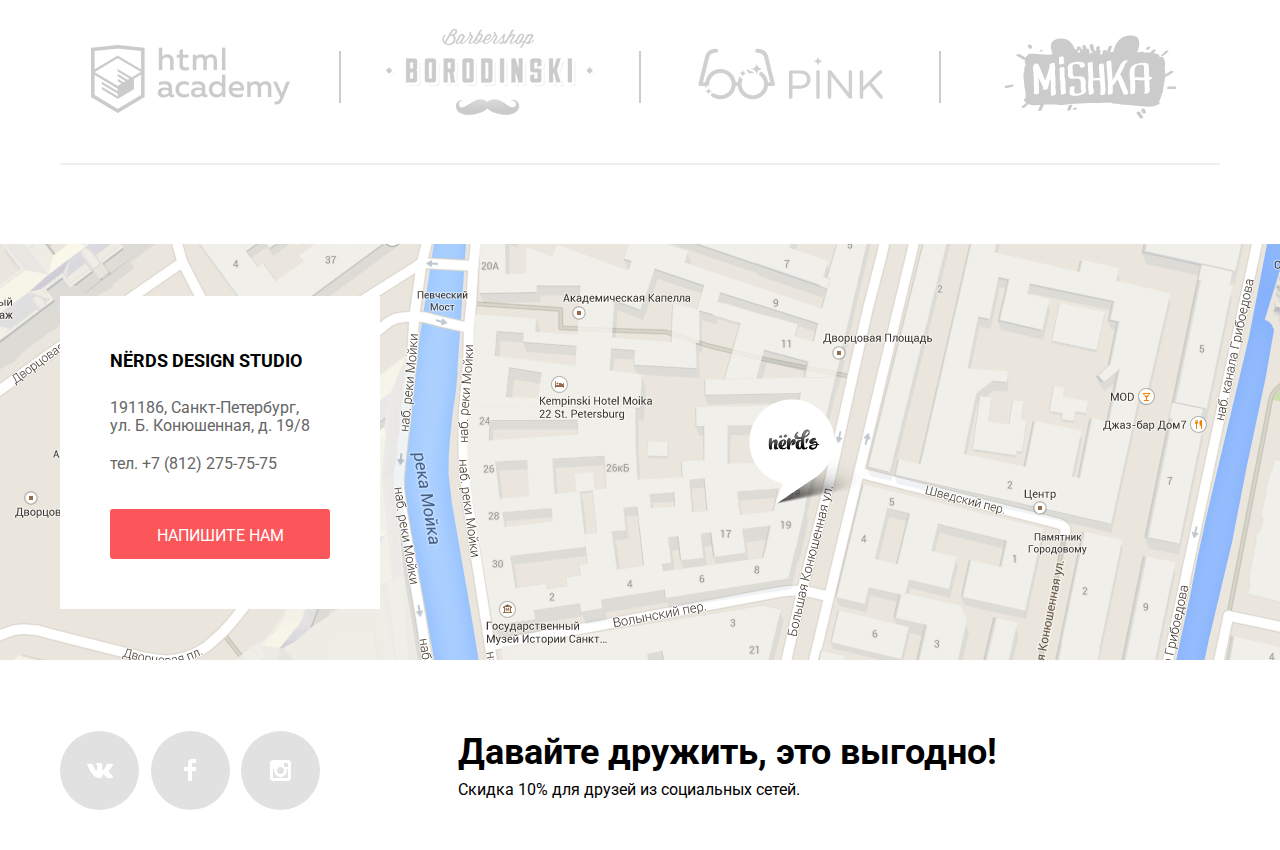
==== commit 2081c1e2: "upd3" ====
--- a/index.html
+++ b/index.html
@@ -183,7 +183,7 @@
 								</li>
 						  </ul>
 						</div>
-						<div class="divide"></div>
+						<div class="divide pingfoo"></div>
 					</div>
 					
 				</section>				
@@ -213,13 +213,13 @@
 				<div class=wrapper>
 					<div class="social-footer"> 
 						<ul class="social-list">
-							<li class="social-item"><a class="social-button" href="#">
+							<li class="social-item"><a class="social-button" href="#" aria-label="Вконтакте">
 								<svg xmlns="http://www.w3.org/2000/svg" width="26" height="15" viewBox="0 0 26 15"><path fill="#FFF" d="M16.138 11.51c.956-.309 2.18 2.04 3.483 2.939.978.681 1.727.534 1.727.534l3.473-.05s1.815-.112.957-1.554c-.071-.12-.503-1.069-2.585-3.022-2.177-2.043-1.882-1.712.739-5.244 1.597-2.153 2.236-3.468 2.036-4.028-.192-.539-1.365-.399-1.365-.399L20.69.713c-.381.001-.704.119-.851.515-.003.004-.621 1.666-1.445 3.079-1.741 2.989-2.436 3.148-2.724 2.961-.661-.433-.494-1.737-.494-2.664 0-2.897.432-4.105-.846-4.417-.427-.104-.739-.172-1.828-.182-1.392-.021-2.574 0-3.244.329-.445.223-.786.712-.579.74.26.035.843.16 1.155.586.401.552.389 1.789.389 1.789s.229 3.411-.54 3.834c-.528.29-1.25-.302-2.803-3.016-.793-1.388-1.392-2.922-1.392-2.922s-.116-.285-.326-.441c-.25-.185-.6-.244-.6-.244L.848.684S.29.7.085.946c-.182.218-.015.668-.015.668s2.909 6.881 6.203 10.347c3.02 3.182 6.452 2.971 6.452 2.971h1.555s.469-.054.709-.312c.224-.24.214-.691.214-.691s-.031-2.109.935-2.419z"/></svg>
 							</a></li>
-							<li class="social-item"><a  class="social-button" href="#">
+							<li class="social-item"><a  class="social-button" href="#" aria-label="Фейсбук">
 								<svg xmlns="http://www.w3.org/2000/svg" width="12" height="22" viewBox="0 0 12 22"><path fill="#FFF" d="M12 4V0H8a4 4 0 0 0-4 4v4H0v4h4v10h4V12h4V8H8V4h4z"/></svg>
 							</a></li>
-							<li class="social-item"><a class="social-button" href="#">
+							<li class="social-item"><a class="social-button" href="#" aria-label="Инстаграмм">
 								<svg xmlns="http://www.w3.org/2000/svg" width="21" height="21" viewBox="0 0 21 21"><path fill="#FFF" d="M18 0H3C1.35 0 0 1.35 0 3v15c0 1.65 1.35 3 3 3h15c1.65 0 3-1.35 3-3V3c0-1.65-1.35-3-3-3zm-7.5 7c1.93 0 3.5 1.57 3.5 3.5S12.43 14 10.5 14 7 12.43 7 10.5 8.57 7 10.5 7zM18 18H3V9h1.181A6.504 6.504 0 0 0 4 10.5a6.5 6.5 0 1 0 13 0 6.45 6.45 0 0 0-.181-1.5H18v9zm0-11h-4V3h4v4z"/></svg>
 							</a></li>
 						</ul>
--- a/css/style.min.css
+++ b/css/style.min.css
@@ -0,0 +1 @@
+html{box-sizing:border-box}*,::before,::after{box-sizing:inherit}body{min-width:1200px;width:100%;margin:0;padding:0;font-family:"Roboto","Arial",sans-serif;font-size:16px;line-height:24px;font-weight:400;color:#000;background-color:#fff}a{text-decoration:none}.main-header{background-color:#eee;border:1px solid transparent}.wrapper{width:1200px;height:100%;padding:0 20px;margin:0 auto;overflow:visible}.main-navigation{font-size:16px;line-height:30px;font-weight:500;color:#000;background-color:#fff}.site-navigation,.user-navigation{text-transform:uppercase;list-style:none}.site-navigation a,.user-navigation a{display:block;padding-bottom:3px;color:#000}.site-navigation a:hover,.user-navigation a:hover{color:#fb565a}.site-navigation a:active,.user-navigation a:active{color:rgba(0,0,0,0.3)}.features{display:flex;flex-direction:row;flex-wrap:wrap;justify-content:flex-start;margin:0 0 60px;padding:0;font-weight:400;padding:0;list-style:none}.main-descr{font-size:16px;font-weight:400;line-height:24px;margin:0 50px 0 0}.button{display:block;width:160px;height:50px;margin:31px 0 0;padding:15px 30px;text-transform:uppercase;text-align:center;vertical-align:middle;border:none;border-radius:3px;cursor:pointer}.main-features{font-size:24px;font-weight:700;line-height:30px;text-transform:uppercase;color:#000;margin:22px 50px 18px 0}.web-feature,.mobile-feature,.presentation-feature{font-size:16px;font-weight:500;line-height:18px;width:300px;min-height:347px;margin-bottom:20px}.web-feature,.mobile-feature{margin-right:100px}.divide{width:100%;height:2px;margin:0;background-color:#eee}.pingfoo{margin-bottom:79px}.web-feature a,.slider a,.contact-write a,.price-button a{color:#fff;background-color:#fb565a}.web-feature a:hover,.slider a:hover,.contact-write a:hover,.price-button a:hover{background-color:#e74246}.web-feature a:active,.slider a:active,.contact-write a:active,.price-button a:active{background-color:#d7373b;box-shadow:inset 0 3px 0 0 rgba(0,1,1,0.1)}.mobile-feature a{color:#fff;background-color:#00ca74}.mobile-feature a:hover{background-color:#00bc6c}.mobile-feature a:active{background-color:#00aa62;box-shadow:inset 0 3px 0 0 rgba(0,1,1,0.1)}.presentation-feature a{color:#fff;background-color:#efc84a}.presentation-feature a:hover{background-color:#eab534}.presentation-feature a:active{background-color:#e5a722;box-shadow:inset 0 3px 0 0 rgba(0,1,1,0.1)}.main-footer{color:#000;background-color:#fff;margin-top:0}.contacts{position:relative;border-bottom:1px solid transparent}.contacts-map{width:100%;height:416px;background-image:url(../img/map-marker.png) ,url(../img/map.png);background-repeat:no-repeat,no-repeat;background-position:bottom 50% right 35%,center;background-size:10%,cover}.contacts-iframe{position:absolute;top:0;left:0;z-index:1;border:0;width:100%}.contacts-information{position:absolute;top:52px;z-index:2;width:320px;padding:0;padding-top:50px;padding-right:50px;padding-bottom:50px;padding-left:50px;background-color:#fff}.contacts h3{margin:0;margin-bottom:23px;font-weight:700;font-size:18px;line-height:30px;color:#000;text-transform:uppercase}.contacts p{color:#666;font-weight:400;font-size:16px;line-height:18px;margin:20px 0 0}.contacts .button{color:#fff;background-color:#fb565a;width:100%}.contacts-telephon{color:#666}.social-footer ul{list-style:none}.social-footer p{margin-top:39px;margin-left:138px;font-size:36px;font-weight:700;line-height:36px}.social-footer span{display:block;font-size:16px;font-weight:400;line-height:40px}.social-footer a{color:#fff;background-color:#e1e1e1}.social-footer a:hover{background-color:#e74246}.social-footer a:active{background-color:#d7373b;box-shadow:inset 0 3px 0 0 rgba(0,1,1,0.1)}.social-footer a:active svg{opacity:.3}.write-us{position:fixed;box-sizing:border-box;width:100%;max-width:960px;bottom:50%;left:50%;margin-left:-480px;margin-bottom:-300px;z-index:9999;padding:73px 100px;background-color:#fff;box-shadow:0 20px 40px 0 rgba(0,1,1,0.75)}.write-none{display:none}@keyframes bounce{0%{transform:translateY(-2000px)}70%{transform:translateY(30px)}90%{transform:translateY(-10px)}100%{transform:translateY(0)}}.write-show{display:block;animation-name:bounce;animation-duration:.9s}@keyframes shake{0%,100%{transform:translateX(0)}10%,30%,50%,70%,90%{transform:translateX(-10px)}20%,40%,60%,80%{transform:translateX(10px)}}.write-error{animation-name:shake;animation-duration:.6s}.write-us h2{margin:0;margin-bottom:50px;font-weight:500;font-size:45px;line-height:45px;color:#000}.write{margin:36px 0 0}.form-content{display:flex;flex-direction:row;flex-wrap:wrap;justify-content:space-between;margin-bottom:36px}.form-label,.form-input,.form-textarea{display:block;box-sizing:border-box;font:inherit}.form-label{width:100%;max-width:360px;margin-bottom:12px;font-weight:700;line-height:18px;color:#000}.form-input{box-sizing:border-box;width:100%;max-width:360px;margin-top:12px;padding:15px;font-weight:400;border:solid 2px #d7dcde}.form-textarea{width:100%;height:118px;margin-top:12px;margin-bottom:47px;padding:15px;border:solid 2px #d7dcde;resize:none}.form-submit{width:260px;color:#fff;background-color:#fb565a}.form-submit:hover,.form-submit:focus{background-color:#e74246}.form-submit:active{background-color:#d7373b}.button-close{position:absolute;top:30px;right:30px;background:transparent;border:none;cursor:pointer}.button-close svg{opacity:.3}.button-close:hover svg,.button-close:focus svg{opacity:1;outline:none;border:none}.button-close:active svg{opacity:.1;outline:none}.form-textarea:hover,.form-input:hover{border:solid 2px #b4b9bb}.form-textarea:focus,.form-input:focus{color:#000;border:solid 2px #000;outline:none}.form-textarea:invalid,.form-input:invalid{color:#e74246;background:#fff;border:solid 2px #e74246}.filters{width:260px}.filters fieldset{border:none}.filters .price{margin:0;margin-bottom:54px;padding:0;border:none}.filters .grid{margin:0;margin-bottom:27px;padding:0;border:none}.price legend,.grid legend{font-size:18px;font-weight:700;line-height:30px;text-transform:uppercase}.box-filter{width:260px}.box{position:relative;margin-bottom:14px;background-color:#f1f1f1;border-radius:5px;padding:40px 20px}.line1{position:absolute;width:220px;height:2px;top:39px;left:17px;background:#d7dcde}.line2{position:absolute;width:60%;height:2px;top:39px;left:17px;background:#00ca74;cursor:pointer}.round-min{position:absolute;width:20px;height:23px;top:29px;left:17px;background-image:url(../img/filter-button.svg);background-repeat:no-repeat;background-position:0 0}.round-max{position:absolute;width:20px;height:23px;top:29px;right:80px;background-image:url(../img/filter-button.svg);background-repeat:no-repeat;background-position:0 0}.range-price{font-size:0}.range-price label{display:inline-block;vertical-align:middle;width:50%;text-transform:uppercase}.range-price input{width:80px;margin-left:10px;padding:10px 16px;font-size:16px;text-align:center;background:#f1f1f1;border:none;border-radius:5px}.range-max{text-align:right}.price legend{font-size:18px;font-weight:700;line-height:30px;margin-top:5px;margin-bottom:48px}.filters label{font-size:16px;font-weight:400;line-height:20px;color:#283136}.filters button{margin-top:3px;font-size:16px;font-weight:500;line-height:18px;text-align:center;text-transform:uppercase;vertical-align:middle;color:#000;background-color:#eee;border:none}.grid legend{font-size:18px;font-weight:700;line-height:30px;margin-bottom:15px}.grid-item{padding-bottom:16px}.radio-label{position:relative;padding-left:37px;cursor:pointer}.radio-input + .radio-label:before{content:"";position:absolute;width:25px;height:25px;top:0;left:0;margin-top:-4px;margin-right:0;background-image:url(../img/radio-off.svg);background-repeat:no-repeat;background-position:0 0;opacity:.4}.radio-input + .radio-label:hover::before{opacity:1}.radio-input:checked + .radio-label:before{content:"";position:absolute;width:25px;height:25px;top:0;left:0;margin-top:-4px;margin-right:0;background-image:url(../img/radio-on.svg);background-repeat:no-repeat;background-position:0 0;opacity:.4}.radio-input:checked + .radio-label:hover::before{opacity:1}.radio-input:focus+.radio-label:before{opacity:1}.checkbox-label{position:relative;padding-left:37px;cursor:pointer}.checkbox-input + .checkbox-label:before{content:"";position:absolute;width:23px;height:23px;top:0;left:0;margin-top:-4px;margin-right:0;background-image:url(../img/checkbox-off.svg);background-repeat:no-repeat;background-position:0 0;opacity:.4}.checkbox-input + .checkbox-label:hover::before{opacity:1}.checkbox-input:checked + .checkbox-label:before{content:"";position:absolute;width:27px;height:23px;top:0;left:0;margin-top:-4px;margin-right:0;background-image:url(../img/checkbox-on.svg);background-repeat:no-repeat;background-position:0 0;opacity:.4}.checkbox-input:checked + .checkbox-label:hover::before{opacity:1}.checkbox-input:focus + .checkbox-label:before{opacity:1}.filters-button{width:100%;height:50px;color:#000;background-color:#eee;border:none;cursor:pointer}.list-templates ul{list-style:none}.pagination-list{display:flex;flex-direction:row;flex-wrap:wrap;padding:0;margin:0;height:50px;margin-top:30px}.pagination-item{width:50px;height:50px;margin-right:12px}.pagination-list a{color:#000;float:left;font-weight:700;padding:11px 19px;text-decoration:none;margin:0;background:#eee;border:2px solid transparent}.next a{line-height:18px;text-transform:uppercase;font-weight:700;padding:14px 75px;border:2px solid transparent}.pagination-list a:hover{background:#dfdfdf}.pagination-list a:active{color:#959595;background:#d5d5d5;box-shadow:0 5px 0 #bfbfbf inset}.active a{border:2px solid #dbdbdb;background:#fff}.visually-hidden{position:absolute;width:1px;height:1px;margin:-1px;border:0;padding:0;white-space:nowrap;clip-path:inset(100%);clip:rect(0 0 0 0);overflow:hidden}.main-navigation{display:flex;flex-direction:row;flex-wrap:wrap;justify-content:flex-start;background-color:transparent;padding-top:49px}.logo{display:block;width:160px;height:65px}a:hover img{opacity:.8}a:active img{opacity:.3}.site-navigation{display:flex;flex-direction:row;flex-wrap:wrap;justify-content:space-between;margin:0;padding:0;width:440px;margin-left:200px;padding-top:20px;align-items:center}.site-navigation .link-active{border-bottom:2px solid #fb565a}.user-navigation{margin:0;padding:0;margin-left:auto;padding-top:25px;width:115px}.user-navigation li{position:relative;text-align:right}.basket-link:before{content:"";position:absolute;width:15px;height:15px;left:0;top:7px;background-image:url(../img/cart-icon.svg);background-repeat:no-repeat;background-position:0 0}.social-footer{display:flex;flex-direction:row;flex-wrap:wrap;align-items:center;margin-top:29px;min-height:160px}.social-list{display:flex;flex-direction:row;flex-wrap:wrap;justify-content:space-between;align-items:center;width:260px;margin:0;padding:0}.social-button{display:flex;flex-direction:row;flex-wrap:wrap;align-items:center;width:79px;height:79px;justify-content:center;border:none;border-radius:50%;cursor:pointer;background:#e1e1e1}.catalog-titul{margin:78px 0 107px;font-weight:500;font-size:55px;line-height:1;text-align:center;color:#000}.page-wrapper{display:flex;justify-content:space-between}.sorting-templates{display:flex;justify-content:space-between;flex-wrap:wrap;text-transform:uppercase;margin-bottom:53px}.sorting-group{margin:0;padding:0}.sorting-list{display:flex;justify-content:space-between;flex-wrap:wrap;margin:0;padding:0}.sorting-item a{font-weight:400;font-size:14px;line-height:18px;margin-right:26px;color:#000;opacity:.3}.sorting-item:last-child{margin-left:16px}.sorting-item:last-child a{margin:0}.sorting-item:last-child a:first-child{margin-right:18px}.sorting-item a:hover{opacity:.6}.sorting-item a:active{opacity:1}.list-templates{width:760px}.templates-list{display:flex;justify-content:space-between;flex-wrap:wrap;margin:0;padding:0;font-size:0;line-height:0}.templates-image1{display:block}.templates-item{position:relative;margin-top:40px;margin-bottom:33px;padding:0;background-color:red}.templates-item::before{position:absolute;content:url(../img/browser.svg);top:0;left:0;margin-top:-39px;opacity:.12}.templates-item:hover::before,.templates-item:focus::before{opacity:1}.catalog-page{padding-top:55px;margin-bottom:61px}.item-price{position:absolute;bottom:0;left:0;width:100%;background:#eee;text-align:center;opacity:0;padding:35px 65px 40px}.item-price:hover{opacity:1}.item-title{font-size:18px;line-height:30px;font-weight:700;text-transform:uppercase;color:#000}.item-title:hover{color:#fb565a}.item-title:active{color:#b2b2b2}.item-price p{margin:0}.item-text{font-size:16px;line-height:18px;padding:25px 0;color:#666}.item-price .button{margin:auto;color:#fff;background-color:#fb565a;font-size:16px;line-height:18px;font-weight:500;padding-top:15px;border-radius:4px;border:2px solid transparent;text-transform:uppercase}.partners{margin:0;padding:0;padding-top:45px;padding-bottom:37px}.partners-list{display:flex;flex-wrap:wrap;align-items:center;margin:0;padding:0;list-style:none}.partners-item{position:relative;width:300px;padding:0 40px}.partners-item:nth-child(1){width:281px;padding-top:11px;padding-left:31px}.partners-item:nth-child(2){padding-top:1px;padding-left:45px}.partners-item:nth-child(3){padding-left:57px}.partners-item:nth-child(4n){width:250px;padding-top:7px;padding-right:0;padding-left:63px}.partners-item:not(:nth-child(4n))::after{content:"";position:absolute;top:50%;right:0;width:2px;height:52px;margin-top:-26px;background-color:#ccc}.partner{display:block;opacity:.2}.partner:hover,.partner:focus{opacity:1}.partner:active{opacity:.1}.about-us{display:flex;justify-content:space-between;padding-top:40px;padding-bottom:49px}.us{flex-basis:655px;width:100%;padding-top:34px}.us-slogan{margin:0;margin-bottom:33px;font-weight:500;font-size:45px;line-height:45px;color:#000}.us-subtitle{margin-top:0;margin-bottom:39px}.us-title{margin:0;margin-bottom:24px;font-weight:700;color:#000;text-transform:uppercase}.us-list{margin:0;padding:0;list-style:none}.us-item{position:relative;margin-bottom:24px;padding-left:36px}.us-item::before{content:"";position:absolute;top:45%;left:0;display:block;width:25px;height:2px;background:#d7373b}.accuracy{flex-basis:360px;width:100%}.accuracy-logo{margin-bottom:29px}.accuracy-title{margin:0;margin-bottom:50px;font-weight:700;text-align:center;color:#000;text-transform:uppercase}.accuracy-list{display:flex;flex-wrap:wrap;margin:0;padding:0;list-style:none}.accuracy-item{width:105px;margin-right:14px;font-weight:700;font-size:45px;text-align:left;color:#000}.accuracy-item .percent{font-size:26px}.accuracy-item span{display:block;margin-top:31px;font-weight:400;font-size:16px;line-height:1.13;color:#283136}.slider{position:relative;margin-bottom:80px;background-color:#eee}.slider-list{margin:0;padding:0;list-style:none;display:block}.slider-item{display:none;padding:76px 0 80px;min-height:413px}.slider-first{display:block;background-image:url(../img/slide-1.png);background-repeat:no-repeat;background-position:93% 18px}.slider-second{display:none;background-image:url(../img/slide-2.png);background-repeat:no-repeat;background-position:100% 0}.slider-third{display:none;background-image:url(../img/slide-3.png);background-repeat:no-repeat;background-position:100% 20px}.slide-slogan{max-width:523px;margin:0;margin-bottom:26px;font-weight:500;font-size:55px;line-height:55px;color:#000}.slide-discription{max-width:430px;margin:0;margin-bottom:39px}.slider-item a{color:#fff;background-color:#fb565a;margin-left:0;width:240px;height:50px}.slider-controls{position:absolute;left:50%;margin-left:-50px;bottom:90px}.slider-controls label{display:inline-block;vertical-align:middle;margin-right:17px;width:18px;height:18px;border:4px solid #fff;border-radius:50%;background-color:#fff;cursor:pointer;transition:background-color .5s}#btn-1:checked ~ .slider-controls label[for="btn-1"],#btn-2:checked ~ .slider-controls label[for="btn-2"],#btn-3:checked ~ .slider-controls label[for="btn-3"]{background-color:#666}